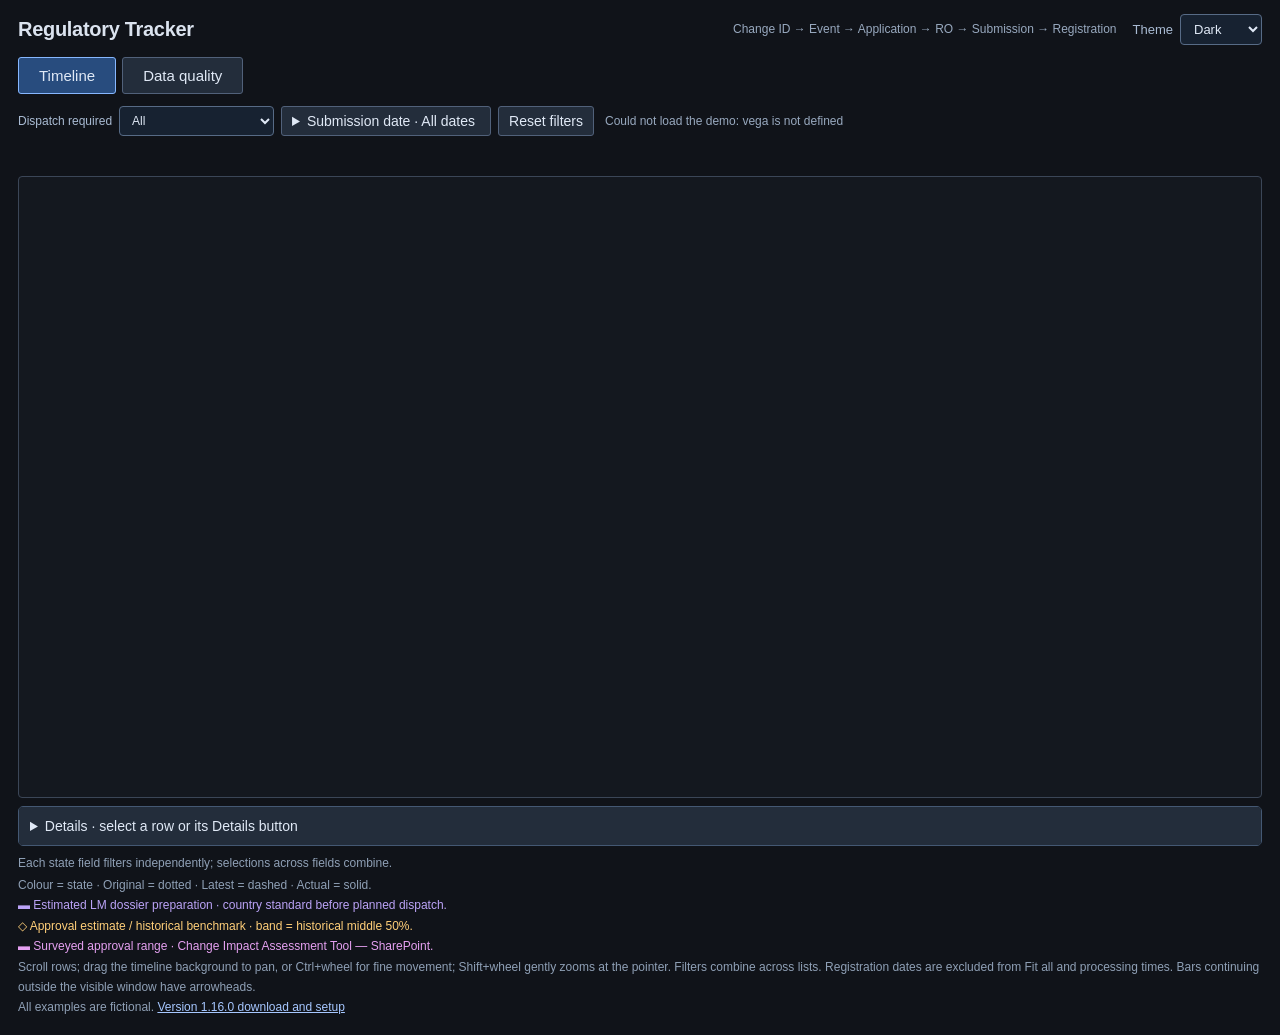
==== index.html @ 369b548e "Release Regulatory Tracker 1.16.0 with registrations, catalogs and explicit row Details" ====
<!doctype html>
<html lang="en"><head><meta charset="utf-8"><meta name="viewport" content="width=device-width,initial-scale=1"><title>Regulatory Tracker · 1.16.0</title><link rel="stylesheet" href="style.css?v=1.16.0"></head>
<body><main><header><div><h1>Regulatory Tracker </h1></div><div class="header-tools"><p class="intro">Change ID → Event → Application → RO → Submission → Registration</p><label class="theme-control" for="theme-select">Theme <select id="theme-select" aria-label="Theme"><option value="dark" selected>Dark</option><option value="light">Light</option></select></label></div></header>
<nav class="view-tabs" aria-label="Tracker views"><button id="timeline-tab" aria-pressed="true">Timeline</button><button id="quality-tab" aria-pressed="false">Data quality</button></nav>
<section id="filters" class="filters" aria-label="Tracker filters"><label class="dispatch-filter" for="dispatch-required">Dispatch required <select id="dispatch-required" aria-label="Dispatch required"></select></label><details id="submission-date-filter" class="date-filter"><summary id="submission-date-summary">Submission date · All dates</summary><div class="panel"><label for="submission-period">Submission period</label><select id="submission-period"><option value="all">All dates</option></select><div id="submission-custom" hidden><label for="submission-from">From (inclusive)</label><input id="submission-from" type="date" max="2100-12-31"><label for="submission-to">To (inclusive)</label><input id="submission-to" type="date" max="2100-12-31"></div><p id="submission-date-error" role="alert" hidden></p><p class="filter-help">Uses actual submission, then latest planned, then original planned. History for approval estimates stays available.</p><button id="clear-submission-period" type="button">Clear date filter</button></div></details><button id="reset-filters">Reset filters</button><span id="filter-status" role="status">Loading…</span></section>
<section id="quality-view" aria-label="Data quality" hidden></section>
<div id="timeline-view">
<section id="bindings" aria-label="Search and view controls"></section>
<div id="state-legend" class="legend" role="group" aria-label="Record state filters"></div>

<section class="chart-frame"><div id="chart" tabindex="0" aria-label="Regulatory timeline. Scroll rows with wheel or keys. Expand parent labels or bars."></div></section>
<details id="selected-details"><summary id="detail-title">Details · select a row or its Details button</summary><div class="detail-content"><div class="copy-actions"><button id="copy-id">Copy ID</button><button id="copy-details">Copy details</button><span id="copy-status" role="status"></span></div><div id="detail-body"></div><div id="detail-tools" hidden><label>Search full membership lists <input id="list-search" type="search" placeholder="Product, catalog number, country or manufacturer…"></label><div id="member-lists"></div><div class="pager"><button id="list-prev">Previous</button><span id="list-page"></span><button id="list-next">Next</button></div><p class="muted">Independent membership lists do not imply product–country pairs.</p></div></div></details>
<footer><p class="state-help">Each state field filters independently; selections across fields combine.</p><p id="comparison-help" hidden>Compare like records; ◇ pins rows. Durations use actual dates; waiting time is ongoing.</p><button id="clear-pins" hidden>Clear pins</button><p>Colour = state · Original = dotted · Latest = dashed · Actual = solid.<br><span class="preparation-key">▬ Estimated LM dossier preparation · country standard before planned dispatch.</span><br><span class="prediction-key">◇ Approval estimate / historical benchmark · band = historical middle 50%.</span><br><span style="color:#e5a0f1">▬ Surveyed approval range · Change Impact Assessment Tool — SharePoint.</span><br>Scroll rows; drag the timeline background to pan, or Ctrl+wheel for fine movement; Shift+wheel gently zooms at the pointer. Filters combine across lists. Registration dates are excluded from Fit all and processing times. Bars continuing outside the visible window have arrowheads.<br>All examples are fictional. <a href="https://github.com/DangerMitch2000/regulatory-reporting-and-submission-tracker/releases/tag/v1.16.0">Version 1.16.0 download and setup</a></p></footer>
</div></main><div id="tooltip" role="tooltip" hidden></div><script src="vega.js"></script><script src="predictions.js?v=1.16.0"></script><script src="submission-period.js?v=1.16.0"></script><script src="dispatch-required.js?v=1.16.0"></script><script src="quality.js?v=1.16.0"></script><script src="quality-ui.js?v=1.16.0"></script><script src="dispatch-details.js?v=1.16.0"></script><script src="preparation.js?v=1.16.0"></script><script src="states.js?v=1.16.0"></script><script src="events.js?v=1.16.0"></script><script src="assessment-responses.js?v=1.16.0"></script><script src="changes.js?v=1.16.0"></script><script src="registrations.js?v=1.16.0"></script><script src="app.js?v=1.16.0"></script></body></html>
---- style.css ----
/* Shared HTML palette. The Power BI generator scopes body to the visual root. */
:root {
  --theme-scheme: dark;
  --page-bg: #101319;
  --text-primary: #dbe3ef;
  --text-body: #e0e9f6;
  --text-bright: #eef4ff;
  --text-muted: #98a9bf;
  --text-secondary: #a9bbd3;
  --text-label: #91a9c8;
  --text-heading: #b6cce6;
  --text-footer: #8fa0b6;
  --text-link: #a6c7ff;
  --text-group: #d8e8ff;
  --surface-control: #232d3b;
  --surface-hover: #34445b;
  --surface-expanded: #36435b;
  --surface-panel: #1d2633;
  --surface-input: #172231;
  --surface-input-deep: #131b26;
  --surface-option-hover: #30415b;
  --surface-chart: #14181f;
  --surface-details: #18212e;
  --surface-legend: #1d2939;
  --surface-tooltip: #202b3b;
  --surface-card: #1d2938;
  --surface-quality-summary: #192534;
  --surface-quality-list: #182330;
  --surface-table-heading: #233144;
  --surface-site-group: #26374b;
  --surface-selected: #254366;
  --surface-active-tab: #284c7e;
  --border-control: #51617a;
  --border-hover: #8ba5ca;
  --border-strong: #62718b;
  --border-muted: #3d4b60;
  --border-option: #303d50;
  --border-chart: #3b4657;
  --border-details: #445873;
  --border-row: #36465c;
  --border-card: #40536b;
  --border-input: #576b86;
  --border-tooltip: #6a809f;
  --accent-focus: #b799ff;
  --accent-checkbox: #82b6ff;
  --border-active-tab: #86b7ff;
  --forecast-surface: #2a2830;
  --forecast-border: #a98237;
  --forecast-text: #ffcf79;
  --error-surface: #48232b;
  --error-text: #ffb6bc;
  --error-border: #b9616e;
  --review-surface: #423621;
  --review-text: #ffcf7e;
  --review-border: #aa8944;
  --missing-surface: #213a53;
  --missing-text: #9ed3ff;
  --missing-border: #5789b6;
  --shadow-panel: #0009;
  --shadow-tooltip: #0007;
}
body[data-theme="light"] {
  --theme-scheme: light;
  --page-bg: #f5f7fa;
  --text-primary: #172b43;
  --text-body: #172b43;
  --text-bright: #10263e;
  --text-muted: #52647a;
  --text-secondary: #435a73;
  --text-label: #52647a;
  --text-heading: #304862;
  --text-footer: #52647a;
  --text-link: #21579b;
  --text-group: #243f60;
  --surface-control: #ffffff;
  --surface-hover: #e5edf7;
  --surface-expanded: #dce8f8;
  --surface-panel: #ffffff;
  --surface-input: #ffffff;
  --surface-input-deep: #ffffff;
  --surface-option-hover: #e9f1fc;
  --surface-chart: #ffffff;
  --surface-details: #f8fafc;
  --surface-legend: #ffffff;
  --surface-tooltip: #ffffff;
  --surface-card: #ffffff;
  --surface-quality-summary: #f0f5fb;
  --surface-quality-list: #ffffff;
  --surface-table-heading: #edf2f8;
  --surface-site-group: #e8eff8;
  --surface-selected: #dceaff;
  --surface-active-tab: #dceaff;
  --border-control: #a1afc0;
  --border-hover: #526e93;
  --border-strong: #899bb3;
  --border-muted: #cad4df;
  --border-option: #e2e8f0;
  --border-chart: #bac7d7;
  --border-details: #b4c4d9;
  --border-row: #d5deea;
  --border-card: #c4d0df;
  --border-input: #9cacc1;
  --border-tooltip: #8a9db5;
  --accent-focus: #7444b4;
  --accent-checkbox: #285fbc;
  --border-active-tab: #5884ba;
  --forecast-surface: #fff8e9;
  --forecast-border: #b68431;
  --forecast-text: #875200;
  --error-surface: #fff0f1;
  --error-text: #a52d3b;
  --error-border: #d88e98;
  --review-surface: #fff6e5;
  --review-text: #805000;
  --review-border: #c69c51;
  --missing-surface: #edf5ff;
  --missing-text: #245d91;
  --missing-border: #80a7ce;
  --shadow-panel: #132d4d26;
  --shadow-tooltip: #132d4d26;
}

:root{color-scheme:var(--theme-scheme);font:12px 'Segoe UI',Arial,sans-serif;color:var(--text-primary);background:var(--page-bg)}*{box-sizing:border-box}body{margin:0;color:var(--text-primary);background:var(--page-bg);color-scheme:var(--theme-scheme)}main{padding:14px 18px;max-width:2200px;margin:auto}header{display:flex;justify-content:space-between;align-items:center;gap:12px;margin-bottom:10px}h1{font-size:20px;font-weight:600;letter-spacing:-.3px;margin:3px 0}.eyebrow{font-size:9px;letter-spacing:1.4px;color:var(--text-muted)}.intro{font-size:10px;line-height:1.6;color:var(--text-muted);margin:0;text-align:right}.filters{display:flex;gap:7px;align-items:center;flex-wrap:wrap;margin-bottom:9px;position:relative;z-index:3}button,summary,input{font:inherit}button,summary{border:1px solid var(--border-control);border-radius:3px;background:var(--surface-control);color:var(--text-body);padding:6px 10px;cursor:pointer}button:hover,summary:hover{background:var(--surface-hover);border-color:var(--border-hover)}button:focus-visible,summary:focus-visible,input:focus-visible,#chart:focus-visible{outline:2px solid var(--accent-focus);outline-offset:2px}summary{min-width:150px;user-select:none}details[open] summary{background:var(--surface-expanded)}.filter{position:relative}.panel{position:absolute;left:0;top:34px;width:min(340px,90vw);background:var(--surface-panel);border:1px solid var(--border-strong);padding:12px;border-radius:4px;box-shadow:0 12px 35px var(--shadow-panel)}.panel label{display:block;margin-bottom:6px}.panel input[type=search]{width:100%;border:1px solid var(--border-strong);border-radius:3px;background:var(--surface-input-deep);padding:8px;color:var(--text-bright)}.filter-actions{display:flex;gap:6px;margin:8px 0}.filter-actions button{font-size:11px;padding:5px 8px}.options{max-height:240px;overflow:auto;border:1px solid var(--border-muted);border-radius:2px}.option{display:flex!important;align-items:flex-start;gap:7px;padding:7px 6px;margin:0!important;cursor:pointer;line-height:1.4;border-bottom:1px solid var(--border-option)}.option:last-child{border-bottom:0}.option:hover{background:var(--surface-option-hover)}.option input{accent-color:var(--accent-focus);flex-shrink:0;margin-top:2px}.option span{overflow-wrap:anywhere}.filter-help{font-size:10px;color:var(--text-muted);margin:8px 0 0}.empty-options{padding:10px;color:var(--text-secondary)}.chart-frame{border:1px solid var(--border-chart);border-radius:4px;overflow:auto;background:var(--surface-chart)}#chart{width:100%;height:clamp(600px,calc(100dvh - 210px),1400px);min-width:480px;min-height:480px}#chart svg{display:block}#filter-status{font-size:10px;color:var(--text-muted);padding:4px}footer{font-size:10px;color:var(--text-footer);line-height:1.7;margin-top:8px}#tooltip{display:none;position:fixed;z-index:10;max-width:min(340px,90vw);max-height:180px;overflow:auto;background:var(--surface-tooltip);color:var(--text-body);border:1px solid var(--border-tooltip);padding:12px;border-radius:5px;box-shadow:0 6px 25px var(--shadow-tooltip);font-size:11px;pointer-events:none}#tooltip dl{display:grid;grid-template-columns:minmax(100px,150px) minmax(120px,1fr);gap:7px 12px;margin:0}#tooltip dt{color:var(--text-secondary)}#tooltip dd{margin:0;overflow-wrap:anywhere}@media(max-width:620px){main{padding:8px}.intro{display:none}h1{font-size:17px}summary{min-width:120px}.filters{gap:5px}#chart{height:calc(100dvh - 210px)}#product-filter .panel{left:auto;right:0}.panel{width:min(310px,90vw)}#filter-status{flex-basis:100%}footer{font-size:9px}}


.detail-proxy{display:flex;align-items:center;gap:10px;color:var(--text-secondary);font-size:11px;margin:8px 0}.detail-proxy input{width:min(500px,65vw);background:var(--surface-details);color:var(--text-body);border:1px solid var(--border-strong);padding:6px;border-radius:3px}

.detail-proxy[hidden]{display:none}

[hidden]{display:none!important}input,select{font:inherit;background:var(--surface-input);color:var(--text-body);border:1px solid var(--border-input);border-radius:4px;padding:6px}#bindings{display:flex;gap:8px 16px;flex-wrap:wrap;padding:6px 0 10px}#bindings .vega-bind{display:flex;align-items:center;gap:7px;font-size:11px}#bindings .vega-bind:first-child{flex-basis:100%}#bindings input[type=search]{width:min(430px,65vw)}.legend{display:flex;gap:8px 16px;flex-wrap:wrap;color:var(--text-secondary);font-size:10px;padding:5px 0 10px}.legend span:before{content:'';display:inline-block;background:var(--c);width:8px;height:8px;border-radius:2px;margin-right:5px}#chart{min-width:720px;height:clamp(480px,calc(100dvh - 280px),1100px)}.details-expanded #chart{height:clamp(480px,calc(100dvh - 360px),850px)}#selected-details{margin-top:8px;border:1px solid var(--border-details);border-radius:5px}#selected-details>summary{border:0;padding:11px;font-size:12px}.detail-content{padding:12px 18px;max-height:520px;overflow:auto;user-select:text;line-height:1.55;background:var(--surface-details)}#detail-body{max-width:1100px}#detail-body h2{font-size:18px;margin:8px 0}.state-badge{font-size:12px;margin-left:14px}.type-label{color:var(--text-secondary)}.relationships{display:grid;grid-template-columns:155px 1fr;gap:5px 12px}.relationships dt{color:var(--text-label)}.relationships dd{margin:0;overflow-wrap:anywhere}table{border-collapse:collapse;width:100%;margin:14px 0;table-layout:fixed}th,td{padding:8px 12px;text-align:left;border-bottom:1px solid var(--border-row);overflow-wrap:anywhere}th{color:var(--text-heading);font-weight:600}h3{font-size:12px}.copy-actions,.pager{display:flex;align-items:center;gap:8px}.copy-actions{justify-content:flex-end}.muted{color:var(--text-muted);font-size:11px}#member-lists{display:grid;grid-template-columns:repeat(3,minmax(0,1fr));gap:20px}#member-lists ul{padding-left:18px;overflow-wrap:anywhere}#list-search{width:min(420px,70vw)}#tooltip{display:block}#comparison-help{color:var(--text-secondary);font-size:11px}a{color:var(--text-link)}small{font-size:12px;color:var(--text-muted)}@media(max-width:720px){#member-lists{grid-template-columns:1fr}.relationships{grid-template-columns:100px 1fr}.detail-content{padding:10px}th,td{padding:7px 5px;font-size:11px}}

/* Regulatory Tracker 1.5 readability */
:root{font-size:14px} .eyebrow,.intro,.filter-help,#filter-status,footer,#bindings .vega-bind,.muted,#comparison-help{font-size:12px}
.legend{gap:8px 12px;font-size:13px}.legend label{display:inline-flex;align-items:center;gap:6px;padding:6px 8px;border:1px solid var(--border-control);border-radius:4px;cursor:pointer;background:var(--surface-legend)}.legend input{width:16px;height:16px;margin:0;accent-color:var(--accent-checkbox)}.legend span:before{display:none}.state-swatch{width:10px;height:10px;border-radius:2px}.state-help{color:var(--text-secondary);font-size:12px;margin:0 0 10px}
#selected-details>summary,.state-badge,h3{font-size:14px}.detail-content{font-size:14px}.relationships{grid-template-columns:170px 1fr}#tooltip{font-size:13px;max-height:300px;line-height:1.5}

/* Tracker 1.6: native selectable detail cards and bounded filter lists */
#detail-body{max-width:none}.prediction-grid{display:grid;grid-template-columns:1fr 1.15fr 1fr;gap:16px;margin:18px 0}.prediction-card{background:var(--surface-card);border:1px solid var(--border-card);border-radius:6px;padding:16px;min-width:0}.prediction-card h3{font-size:18px;margin:0 0 12px}.prediction-card dl{display:grid;grid-template-columns:1fr 1fr;gap:12px 8px}.prediction-card dt{color:var(--text-secondary)}.prediction-card dd{margin:0}.prediction-card p{margin:10px 0}.prediction-card.estimate{border-color:var(--forecast-border);background:var(--forecast-surface)}.prediction-date{display:block;font-size:27px;color:var(--forecast-text)}.prediction-note{color:var(--forecast-text);font-weight:600}.prediction-warning{color:var(--forecast-text)}.record-history{margin:12px 0}.detail-content{max-height:640px;line-height:1.6}.chosen-options{max-height:180px;overflow:auto;margin-top:8px}.filter-help{font-size:12px;line-height:1.5}.chosen-options>strong{display:block;margin-bottom:6px}.options:empty,.chosen-options:empty{display:none}@media(max-width:950px){.prediction-grid{grid-template-columns:1fr}.prediction-card dl{grid-template-columns:170px 1fr}}

/* Compact instructions remain below the visual. */
footer p{margin:3px 0}footer .state-help,footer #comparison-help{font-size:12px;line-height:1.5;color:var(--text-footer);margin:3px 0}#bindings #clear-pins{align-self:center}

footer .prediction-key{color:var(--forecast-text)}

/* Data quality shares the membership filters and keeps source text selectable. */
[hidden]{display:none!important}.view-tabs{display:flex;gap:6px;margin:12px 0}.view-tabs button{font-size:15px;padding:9px 20px}.view-tabs button[aria-pressed=true]{background:var(--surface-active-tab);border-color:var(--border-active-tab)}.quality-title{display:flex;justify-content:space-between;align-items:center;gap:16px}.quality-title h2{font-size:24px;margin:14px 0 4px}.quality-title p{margin:0 0 12px}.quality-actions{display:flex;gap:8px;flex-wrap:wrap}.quality-controls{display:flex;gap:20px;flex-wrap:wrap;align-items:center;margin:14px 0}.quality-controls label{display:flex;align-items:center;gap:8px}.quality-controls input,.quality-controls select{font:inherit;padding:8px 10px;background:var(--surface-details);color:var(--text-body);border:1px solid var(--border-strong);border-radius:4px}.quality-controls input{width:min(380px,65vw)}.quality-counts{display:grid;grid-template-columns:repeat(5,minmax(0,1fr));border:1px solid var(--border-card);border-radius:6px;background:var(--surface-quality-summary);margin:16px 0}.quality-counts>div{padding:15px;border-right:1px solid var(--border-card);display:flex;flex-direction:column;gap:6px}.quality-counts>div:last-child{border:0}.quality-counts strong{font-size:30px;line-height:1.2;color:var(--text-bright)}.quality-counts span{font-size:13px;color:var(--text-secondary)}.quality-layout{display:grid;grid-template-columns:minmax(0,2fr) minmax(280px,1fr);gap:16px;align-items:start}.quality-list,.quality-detail{border:1px solid var(--border-card);border-radius:6px;background:var(--surface-quality-list);min-width:0}.quality-table-wrap{overflow:auto;max-height:640px}.quality-list table{margin:0;font-size:14px;line-height:1.45}.quality-list th,.quality-list td{padding:12px 10px;vertical-align:top}.quality-list thead{background:var(--surface-table-heading);position:sticky;top:0;z-index:1}.quality-list th:first-child{width:22%}.quality-list th:nth-child(2){width:20%}.quality-list th:nth-child(3){width:27%}.quality-list th:nth-child(4){width:31%}.quality-site-group th{background:var(--surface-site-group);color:var(--text-group);font-size:15px}.quality-selected{background:var(--surface-selected)}.quality-record{padding:4px 0;border:0;background:transparent;color:var(--text-link);text-align:left;font-weight:600;max-width:100%;overflow-wrap:anywhere}.quality-secondary{display:block;color:var(--text-secondary);margin-top:5px;white-space:pre-wrap}.quality-badge{display:inline-block;padding:4px 7px;border:1px solid;border-radius:4px;font-size:12px;line-height:1.35;font-weight:600}.quality-badge.error{background:var(--error-surface);color:var(--error-text);border-color:var(--error-border)}.quality-badge.review{background:var(--review-surface);color:var(--review-text);border-color:var(--review-border)}.quality-badge.missing{background:var(--missing-surface);color:var(--missing-text);border-color:var(--missing-border)}.quality-pager{padding:12px;display:flex;align-items:center;justify-content:space-between;gap:10px;font-size:12px}.quality-pager button:disabled,#quality-export:disabled{opacity:.45;cursor:default}.quality-detail{padding:20px;position:sticky;top:12px;line-height:1.5;user-select:text}.quality-detail h3{font-size:23px;margin:14px 0 4px;overflow-wrap:anywhere}.quality-detail dl{display:grid;gap:5px;margin:18px 0}.quality-detail dt{color:var(--text-label);font-size:12px;margin-top:10px}.quality-detail dd{margin:0;overflow-wrap:anywhere;white-space:pre-wrap}.quality-note,.quality-message{font-size:12px;line-height:1.6;color:var(--text-muted)}.quality-fallback textarea{display:block;width:100%;background:var(--surface-input-deep);color:var(--text-body);font:13px monospace;margin:10px 0;padding:12px;border:1px solid var(--border-strong)}.quality-fallback summary{width:max-content}.quality-message:empty{display:none}@media(max-width:1000px){.quality-layout{grid-template-columns:1fr}.quality-detail{position:static}.quality-counts>div{padding:10px}.quality-counts strong{font-size:24px}.quality-list table{min-width:650px}}@media(max-width:580px){.quality-counts{grid-template-columns:repeat(2,minmax(0,1fr))}.quality-title{align-items:start}.quality-controls label{flex-wrap:wrap}.quality-controls input{width:100%}.quality-controls{gap:12px}}

.date-filter{position:relative}.date-filter summary{min-width:210px}.date-filter .panel{width:330px}.date-filter select,.date-filter input{display:block;width:100%;margin:5px 0 12px}.date-filter .filter-help{font-size:12px;margin:10px 0;line-height:1.5}#submission-date-error{color:var(--error-text);margin:8px 0}#submission-custom{display:grid;grid-template-columns:1fr;gap:0}


/* Keep the theme selector visible at compact widths, independently of the intro. */
.header-tools{display:flex;align-items:center;justify-content:flex-end;gap:16px;min-width:0}
.theme-control{display:flex;align-items:center;gap:7px;flex-shrink:0;font-size:13px;color:var(--text-secondary)}
.theme-control select{min-width:82px;padding:6px 9px;cursor:pointer}
select:focus-visible,textarea:focus-visible{outline:2px solid var(--accent-focus);outline-offset:2px}
#host-notice{padding:8px 12px;margin-bottom:8px;color:var(--text-body);background:var(--surface-panel);border:1px solid var(--border-strong)}
@media(max-width:620px){header{flex-wrap:wrap;gap:8px}.header-tools{gap:8px;margin-left:auto}.theme-control{font-size:12px}.theme-control select{min-width:75px}}

.dispatch-filter{display:flex;align-items:center;gap:7px;font-size:12px;color:var(--text-secondary)}.dispatch-filter select{max-width:200px;padding:6px 8px}.dispatch-required-detail{font-weight:600;color:var(--text-primary)}
.dispatch-summary{margin:18px 0;padding:16px;border:1px solid var(--border-card);border-radius:6px;background:var(--surface-card)}.dispatch-summary h3{font-size:18px;margin:0 0 12px}.dispatch-dates{display:grid;grid-template-columns:170px 1fr 170px 1fr;gap:8px 16px}.dispatch-dates dt{color:var(--text-secondary)}.dispatch-dates dd{margin:0;overflow-wrap:anywhere}.dispatch-timing{display:block;margin-top:14px;color:var(--text-primary);font-size:16px}.dispatch-summary p{margin:8px 0 0}@media(max-width:950px){.dispatch-dates{grid-template-columns:170px 1fr}}@media(max-width:500px){.dispatch-dates{grid-template-columns:1fr}.dispatch-dates dd{margin-bottom:6px}}

.preparation-card{border:1px solid #9b80df;border-radius:6px;padding:14px;margin:12px 0;background:rgba(145,110,215,.08)}.preparation-card dl{display:grid;grid-template-columns:minmax(150px,1fr) 2fr;gap:8px}.preparation-card dd{margin:0;font-weight:600}.preparation-key{color:#bba3f7} [data-theme="light"] .preparation-key{color:#6752b4}

.state-filter{position:relative;min-width:170px;border:1px solid var(--border-control);border-radius:4px;padding:8px;background:var(--surface-panel)} .state-filter summary{cursor:pointer} .state-options{position:absolute;top:100%;left:0;z-index:30;min-width:280px;max-height:330px;overflow:auto;padding:12px;background:var(--surface-panel);border:1px solid var(--border-control);box-shadow:0 6px 16px #0004}.state-options .option{display:flex;align-items:center;gap:8px;white-space:normal}.state-options button{margin-bottom:8px}

.assessment-documentation{white-space:pre-wrap;overflow-wrap:anywhere}
.registration-details,.catalog-details{margin:18px 0;padding:14px;border:1px solid var(--border-card);border-radius:6px;overflow:auto}.registration-details dd{white-space:pre-wrap;overflow-wrap:anywhere}.registration-link-warning{display:block;border-left:4px solid #de9c34;padding:8px}.catalog-table{width:100%;min-width:650px}.catalog-table td{overflow-wrap:anywhere;user-select:text}.catalog-details textarea{width:100%;box-sizing:border-box;user-select:text;font-family:monospace}.catalog-details button{margin-bottom:8px}

.country-progress{margin:18px 0;padding:14px;border:1px solid var(--border-card);border-radius:6px}.country-progress-controls{display:flex;gap:10px;align-items:center;margin:10px 0;flex-wrap:wrap}.country-progress-controls input{min-width:210px}.country-progress-scroll{max-height:520px;overflow:auto}.country-progress table{width:100%;table-layout:fixed;min-width:950px}.country-progress th{position:sticky;top:0;background:var(--page-bg);z-index:1}.country-progress td{vertical-align:top;overflow-wrap:anywhere}.country-progress small{display:block;margin-top:6px;color:var(--text-secondary)}.country-progress progress{width:100%;height:9px;accent-color:#3a9f91}.country-progress tr[data-priority="0"] td:first-child{border-left:4px solid #de9c34}.country-progress tr[data-priority="1"] td:first-child{border-left:4px solid #dd626b}.country-progress tr[data-priority="5"] td:first-child{border-left:4px solid #3a9f91}.country-submission{display:grid;gap:5px;margin:10px 0}.country-submission button{text-align:left;width:fit-content}.country-progress .assessment-documentation{margin:0}
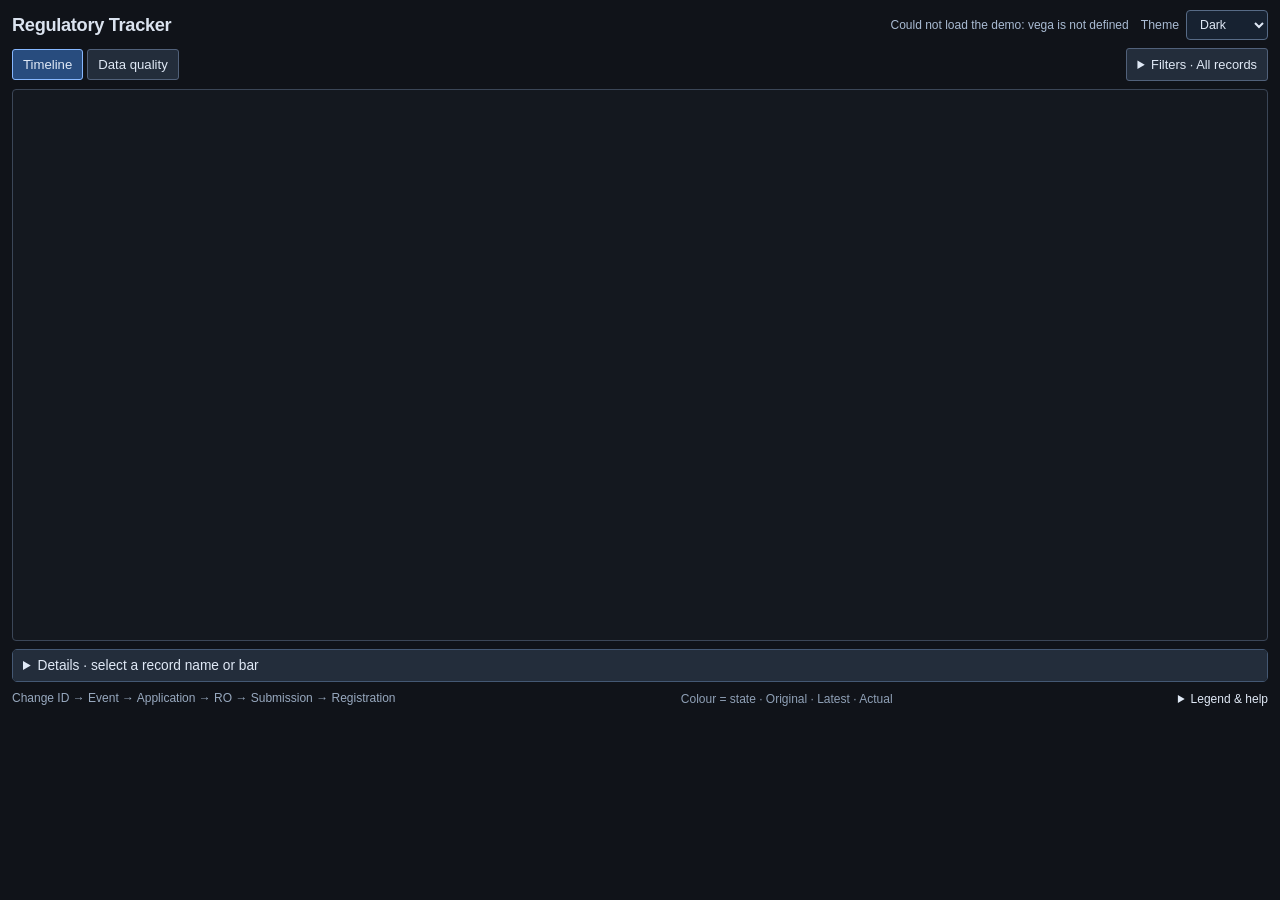
==== commit 9fb1b0f8: "Release 1.17.0: compact tracker layout, manufacturing sites and source links" ====
--- a/index.html
+++ b/index.html
@@ -1,14 +1,12 @@
 <!doctype html>
-<html lang="en"><head><meta charset="utf-8"><meta name="viewport" content="width=device-width,initial-scale=1"><title>Regulatory Tracker · 1.16.0</title><link rel="stylesheet" href="style.css?v=1.16.0"></head>
-<body><main><header><div><h1>Regulatory Tracker </h1></div><div class="header-tools"><p class="intro">Change ID → Event → Application → RO → Submission → Registration</p><label class="theme-control" for="theme-select">Theme <select id="theme-select" aria-label="Theme"><option value="dark" selected>Dark</option><option value="light">Light</option></select></label></div></header>
-<nav class="view-tabs" aria-label="Tracker views"><button id="timeline-tab" aria-pressed="true">Timeline</button><button id="quality-tab" aria-pressed="false">Data quality</button></nav>
-<section id="filters" class="filters" aria-label="Tracker filters"><label class="dispatch-filter" for="dispatch-required">Dispatch required <select id="dispatch-required" aria-label="Dispatch required"></select></label><details id="submission-date-filter" class="date-filter"><summary id="submission-date-summary">Submission date · All dates</summary><div class="panel"><label for="submission-period">Submission period</label><select id="submission-period"><option value="all">All dates</option></select><div id="submission-custom" hidden><label for="submission-from">From (inclusive)</label><input id="submission-from" type="date" max="2100-12-31"><label for="submission-to">To (inclusive)</label><input id="submission-to" type="date" max="2100-12-31"></div><p id="submission-date-error" role="alert" hidden></p><p class="filter-help">Uses actual submission, then latest planned, then original planned. History for approval estimates stays available.</p><button id="clear-submission-period" type="button">Clear date filter</button></div></details><button id="reset-filters">Reset filters</button><span id="filter-status" role="status">Loading…</span></section>
+<html lang="en"><head><meta charset="utf-8"><meta name="viewport" content="width=device-width,initial-scale=1"><title>Regulatory Tracker · 1.17.0</title><link rel="stylesheet" href="style.css?v=1.17.0"></head>
+<body><main id="tracker-main"><header><h1>Regulatory Tracker</h1><span id="filter-status" role="status">Loading…</span><div class="header-tools"><label class="theme-control" for="theme-select">Theme <select id="theme-select" aria-label="Theme"><option value="dark" selected>Dark</option><option value="light">Light</option></select></label></div></header>
+<div id="tracker-toolbar"><nav class="view-tabs" aria-label="Tracker views"><button id="timeline-tab" aria-pressed="true">Timeline</button><button id="quality-tab" aria-pressed="false">Data quality</button></nav><section id="bindings" aria-label="Search and view controls"></section>
+<details id="filter-drawer"><summary id="filters-toggle">Filters · <span id="active-filter-summary">All records</span></summary><div class="filter-drawer-content"><section id="filters" class="filters" aria-label="Tracker filters"><label class="dispatch-filter" for="dispatch-required">Dispatch required <select id="dispatch-required" aria-label="Dispatch required"></select></label><details id="submission-date-filter" class="date-filter"><summary id="submission-date-summary">Submission date · All dates</summary><div class="panel"><label for="submission-period">Submission period</label><select id="submission-period"><option value="all">All dates</option></select><div id="submission-custom" hidden><label for="submission-from">From (inclusive)</label><input id="submission-from" type="date" max="2100-12-31"><label for="submission-to">To (inclusive)</label><input id="submission-to" type="date" max="2100-12-31"></div><p id="submission-date-error" role="alert" hidden></p><p class="filter-help">Uses actual submission, then latest planned, then original planned. History for approval estimates stays available.</p><button id="clear-submission-period" type="button">Clear date filter</button></div></details><button id="reset-filters">Reset filters</button></section><div id="state-legend" class="legend" role="group" aria-label="Record state filters"></div></div></details></div>
 <section id="quality-view" aria-label="Data quality" hidden></section>
 <div id="timeline-view">
-<section id="bindings" aria-label="Search and view controls"></section>
-<div id="state-legend" class="legend" role="group" aria-label="Record state filters"></div>
 
-<section class="chart-frame"><div id="chart" tabindex="0" aria-label="Regulatory timeline. Scroll rows with wheel or keys. Expand parent labels or bars."></div></section>
-<details id="selected-details"><summary id="detail-title">Details · select a row or its Details button</summary><div class="detail-content"><div class="copy-actions"><button id="copy-id">Copy ID</button><button id="copy-details">Copy details</button><span id="copy-status" role="status"></span></div><div id="detail-body"></div><div id="detail-tools" hidden><label>Search full membership lists <input id="list-search" type="search" placeholder="Product, catalog number, country or manufacturer…"></label><div id="member-lists"></div><div class="pager"><button id="list-prev">Previous</button><span id="list-page"></span><button id="list-next">Next</button></div><p class="muted">Independent membership lists do not imply product–country pairs.</p></div></div></details>
-<footer><p class="state-help">Each state field filters independently; selections across fields combine.</p><p id="comparison-help" hidden>Compare like records; ◇ pins rows. Durations use actual dates; waiting time is ongoing.</p><button id="clear-pins" hidden>Clear pins</button><p>Colour = state · Original = dotted · Latest = dashed · Actual = solid.<br><span class="preparation-key">▬ Estimated LM dossier preparation · country standard before planned dispatch.</span><br><span class="prediction-key">◇ Approval estimate / historical benchmark · band = historical middle 50%.</span><br><span style="color:#e5a0f1">▬ Surveyed approval range · Change Impact Assessment Tool — SharePoint.</span><br>Scroll rows; drag the timeline background to pan, or Ctrl+wheel for fine movement; Shift+wheel gently zooms at the pointer. Filters combine across lists. Registration dates are excluded from Fit all and processing times. Bars continuing outside the visible window have arrowheads.<br>All examples are fictional. <a href="https://github.com/DangerMitch2000/regulatory-reporting-and-submission-tracker/releases/tag/v1.16.0">Version 1.16.0 download and setup</a></p></footer>
-</div></main><div id="tooltip" role="tooltip" hidden></div><script src="vega.js"></script><script src="predictions.js?v=1.16.0"></script><script src="submission-period.js?v=1.16.0"></script><script src="dispatch-required.js?v=1.16.0"></script><script src="quality.js?v=1.16.0"></script><script src="quality-ui.js?v=1.16.0"></script><script src="dispatch-details.js?v=1.16.0"></script><script src="preparation.js?v=1.16.0"></script><script src="states.js?v=1.16.0"></script><script src="events.js?v=1.16.0"></script><script src="assessment-responses.js?v=1.16.0"></script><script src="changes.js?v=1.16.0"></script><script src="registrations.js?v=1.16.0"></script><script src="app.js?v=1.16.0"></script></body></html>
+<section class="chart-frame"><div id="chart" tabindex="0" aria-label="Regulatory timeline. Scroll rows with wheel or keys. Plus or minus expands a group; record names and bars open Details."></div></section>
+<details id="selected-details"><summary id="detail-title">Details · select a record name or bar</summary><div class="detail-content"><div class="copy-actions"><button id="copy-id">Copy ID</button><button id="copy-details">Copy details</button><button id="open-record" hidden>Open in platform ↗</button><span id="copy-status" role="status"></span></div><p id="record-link-message" class="muted" hidden></p><div id="detail-body"></div><div id="detail-tools" hidden><label>Search full membership lists <input id="list-search" type="search" placeholder="Product, catalog number, country or manufacturer…"></label><div id="member-lists"></div><div class="pager"><button id="list-prev">Previous</button><span id="list-page"></span><button id="list-next">Next</button></div><p class="muted">Independent membership lists do not imply product–country pairs.</p></div></div></details>
+<footer class="compact-footer"><p class="intro">Change ID → Event → Application → RO → Submission → Registration</p><p>Colour = state · Original · Latest · Actual</p><details class="chart-help"><summary>Legend &amp; help</summary><p class="state-help">Each state field filters independently; selections across fields combine.</p><p id="comparison-help" hidden>Compare like records; ◇ pins rows. Durations use actual dates; waiting time is ongoing.</p><button id="clear-pins" hidden>Clear pins</button><p>Original = dotted · Latest = dashed · Actual = solid.</p><p class="preparation-key">▬ Estimated LM dossier preparation · country standard before planned dispatch.</p><p class="prediction-key">◇ Approval estimate / historical benchmark · band = historical middle 50%.</p><p>▬ Surveyed approval range · Change Impact Assessment Tool — SharePoint.</p><p>Scroll rows; drag the timeline background to pan, or Ctrl+wheel for fine movement; Shift+wheel gently zooms at the pointer. Registration dates are excluded from Fit all and processing times. Bars continuing outside the visible window have arrowheads.</p><p>All examples are fictional. <a href="https://github.com/DangerMitch2000/regulatory-reporting-and-submission-tracker/releases/tag/v1.17.0">Version 1.17.0 download and setup</a></p></details></footer>
+</div></main><div id="tooltip" role="tooltip" hidden></div><script src="vega.js"></script><script src="predictions.js?v=1.17.0"></script><script src="submission-period.js?v=1.17.0"></script><script src="dispatch-required.js?v=1.17.0"></script><script src="quality.js?v=1.17.0"></script><script src="quality-ui.js?v=1.17.0"></script><script src="dispatch-details.js?v=1.17.0"></script><script src="preparation.js?v=1.17.0"></script><script src="states.js?v=1.17.0"></script><script src="events.js?v=1.17.0"></script><script src="assessment-responses.js?v=1.17.0"></script><script src="changes.js?v=1.17.0"></script><script src="registrations.js?v=1.17.0"></script><script src="presentation.js?v=1.17.0"></script><script src="app.js?v=1.17.0"></script></body></html>
--- a/style.css
+++ b/style.css
@@ -167,3 +167,50 @@
 .registration-details,.catalog-details{margin:18px 0;padding:14px;border:1px solid var(--border-card);border-radius:6px;overflow:auto}.registration-details dd{white-space:pre-wrap;overflow-wrap:anywhere}.registration-link-warning{display:block;border-left:4px solid #de9c34;padding:8px}.catalog-table{width:100%;min-width:650px}.catalog-table td{overflow-wrap:anywhere;user-select:text}.catalog-details textarea{width:100%;box-sizing:border-box;user-select:text;font-family:monospace}.catalog-details button{margin-bottom:8px}
 
 .country-progress{margin:18px 0;padding:14px;border:1px solid var(--border-card);border-radius:6px}.country-progress-controls{display:flex;gap:10px;align-items:center;margin:10px 0;flex-wrap:wrap}.country-progress-controls input{min-width:210px}.country-progress-scroll{max-height:520px;overflow:auto}.country-progress table{width:100%;table-layout:fixed;min-width:950px}.country-progress th{position:sticky;top:0;background:var(--page-bg);z-index:1}.country-progress td{vertical-align:top;overflow-wrap:anywhere}.country-progress small{display:block;margin-top:6px;color:var(--text-secondary)}.country-progress progress{width:100%;height:9px;accent-color:#3a9f91}.country-progress tr[data-priority="0"] td:first-child{border-left:4px solid #de9c34}.country-progress tr[data-priority="1"] td:first-child{border-left:4px solid #dd626b}.country-progress tr[data-priority="5"] td:first-child{border-left:4px solid #3a9f91}.country-submission{display:grid;gap:5px;margin:10px 0}.country-submission button{text-align:left;width:fit-content}.country-progress .assessment-documentation{margin:0}
+
+/* 1.17: readable compact layout, sized to the visual rather than screen zoom. */
+main{font-size:var(--ui-font,14px);padding:10px 12px;max-width:none}
+header{gap:12px;margin:0 0 8px;flex-wrap:wrap}header h1{font-size:1.3em;white-space:nowrap;margin:0}
+#filter-status{flex:1;font-size:max(12px,.83em);padding:0;color:var(--text-secondary);text-align:right;line-height:1.4}
+.theme-control{font-size:.88em}.header-tools{gap:8px}
+#tracker-toolbar{position:relative;display:flex;align-items:center;gap:8px;flex-wrap:wrap;margin-bottom:8px;z-index:5}
+.view-tabs{margin:0;gap:4px}.view-tabs button{font-size:.94em;padding:7px 10px}
+#bindings{flex:1;display:flex;align-items:center;gap:6px 10px;padding:0;flex-wrap:wrap}
+#bindings .vega-bind{font-size:.9em;gap:5px}#bindings .vega-bind:first-child{flex:1 1 210px}
+#bindings input[type=search]{width:100%;min-width:130px}#bindings input,#bindings select{padding:6px}
+#filter-drawer{margin-left:auto}#filters-toggle{min-width:0;white-space:nowrap;font-size:.92em;padding:8px 10px}
+.filter-drawer-content{position:absolute;top:calc(100% + 5px);right:0;width:min(1100px,100%);padding:12px;background:var(--surface-panel);border:1px solid var(--border-strong);border-radius:5px;box-shadow:0 8px 22px var(--shadow-panel);z-index:40}
+.filter-drawer-content .filters{margin:0 0 10px;gap:8px}.filter-drawer-content .legend{padding:0;gap:6px}
+.filter-drawer-content .state-filter{padding:0;min-width:0;border:0}.state-filter summary{font-size:.94em}
+.filter-drawer-content .panel,.filter-drawer-content .state-options{position:static;width:100%;max-height:310px;box-shadow:none;margin-top:6px}
+.filter-drawer-content .filter[open],.filter-drawer-content .state-filter[open]{flex-basis:100%;order:10}
+.filter-drawer-content .filter[open] .panel,.filter-drawer-content .state-filter[open] .state-options{display:block;max-height:310px;overflow:auto}
+.filter-drawer-content .filter[open] summary,.filter-drawer-content .state-filter[open] summary{width:max-content}
+.filter-drawer-content .legend label{font-size:1em;padding:6px}.filter-drawer-content button,.filter-help,.dispatch-filter{font-size:.92em}
+#chart,.details-expanded #chart{height:var(--chart-height,550px);min-height:280px}
+#selected-details{margin-top:8px}#selected-details>summary{padding:8px 10px;font-size:.98em}
+.detail-content{padding:10px 14px;max-height:clamp(190px,calc(var(--host-height,900px)*.3),340px);font-size:var(--ui-font,14px);line-height:1.4;scrollbar-width:thin}
+#detail-body h2{font-size:1.12em;margin:2px 0 10px}.state-badge{font-size:.86em;margin-left:10px}
+.copy-actions{float:right;position:relative;flex-wrap:wrap;gap:6px;margin:0 0 8px 16px}.copy-actions button{font-size:.88em;padding:5px 8px}#copy-status:empty{display:none}
+#record-link-message:not([hidden]){clear:both;margin:4px 0}
+#detail-body>.relationships{display:grid;grid-template-columns:repeat(3,minmax(0,1fr));gap:6px 18px;margin:8px 0}
+.detail-field{min-width:0;display:grid;grid-template-columns:minmax(90px,.8fr) minmax(0,1.2fr);gap:7px}.detail-field dt{color:var(--text-label)}.detail-field dd{margin:0;overflow-wrap:anywhere;white-space:pre-wrap}
+.registration-grid{display:grid;grid-template-columns:repeat(3,minmax(0,1fr));gap:18px}.registration-grid>section{min-width:0}.registration-grid>section+section{padding-left:18px;border-left:1px solid var(--border-row)}
+.registration-grid h3{font-size:.9em;margin:0 0 8px;color:var(--text-heading)}.registration-grid dl{display:grid;grid-template-columns:minmax(94px,.85fr) minmax(0,1.15fr);gap:5px 9px;font-size:.94em;margin:0}.registration-grid dt{color:var(--text-secondary)}.registration-grid dd{margin:0;white-space:pre-wrap;overflow-wrap:anywhere}
+.registration-notes{display:grid;grid-template-columns:repeat(2,minmax(0,1fr));gap:8px 20px;margin-top:10px}.registration-notes p{margin:0;white-space:pre-wrap}
+.record-links{display:flex;align-items:baseline;flex-wrap:wrap;gap:5px 16px;padding:8px 0;margin-top:8px;border-top:1px solid var(--border-row);font-size:.9em}.record-links p{margin:0}
+.source-values{margin-top:8px}.source-values summary,.record-history summary,.detail-memberships summary{font-size:.92em;padding:5px 8px;min-width:0}.source-values pre{white-space:pre-wrap;overflow-wrap:anywhere;font:inherit;font-size:.88em;margin:8px 0}
+.change-details{margin:10px 0;border-top:1px solid var(--border-row);padding-top:8px}.change-details>h3{font-size:1em;margin:4px 0 8px}.change-details>dl{display:grid;grid-template-columns:repeat(3,minmax(90px,.8fr) minmax(0,1.2fr));gap:5px 10px}.change-details dd{margin:0;overflow-wrap:anywhere}.change-details dt{color:var(--text-label)}
+.change-links{display:grid;grid-template-columns:repeat(3,minmax(0,1fr));gap:4px 18px}.change-links p{margin:0;overflow-wrap:anywhere}.change-details p{margin:5px 0}
+.registration-details,.catalog-details,.dispatch-summary,.country-progress{padding:10px 0;border:0;border-top:1px solid var(--border-row);margin:10px 0}.registration-details>h3{margin:0 0 8px}.catalog-details>h3{margin:0 0 6px}.catalog-details table{margin:6px 0}.catalog-details .muted{margin:4px 0}.catalog-details button{margin:4px 0}.catalog-details textarea{max-height:110px}
+.prediction-grid{gap:10px;margin:10px 0}.prediction-card{padding:10px}.prediction-card h3{font-size:1.05em;margin:0 0 8px}.prediction-card dl{gap:6px 8px;margin:8px 0}.prediction-card p{margin:6px 0}.prediction-date{font-size:1.35em}.dispatch-summary h3{font-size:1.05em;margin:0 0 8px}.dispatch-dates{gap:5px 12px;margin:8px 0}.dispatch-timing{margin-top:7px;font-size:1em}.preparation-card{padding:10px;margin:10px 0}.preparation-card h3{margin:0 0 8px}.preparation-card dl{margin:8px 0}.record-history{margin:10px 0}
+table{font-size:.95em;margin:8px 0}th,td{padding:6px 9px}h3{font-size:1em}.muted,small{font-size:max(12px,.87em)}#member-lists{gap:16px}#member-lists h3{margin:8px 0}#member-lists ul{margin:5px 0;padding-left:18px}.pager{font-size:.9em}.pager button{padding:4px 8px}#detail-tools>label{display:flex;align-items:center;flex-wrap:wrap;gap:10px;font-size:.9em}
+footer{margin-top:7px;font-size:max(12px,.85em)}.compact-footer{display:flex;align-items:start;justify-content:space-between;gap:10px;flex-wrap:wrap}.compact-footer>p{margin:0}.chart-help{font-size:inherit}.chart-help>summary{min-width:0;padding:0;border:0;background:none}.chart-help[open]{flex-basis:100%}.chart-help p{margin:5px 0}#tooltip{font-size:var(--ui-font,14px)}
+@media(max-width:1100px){#tracker-toolbar .view-tabs{flex-basis:auto}#bindings{flex-basis:65%}.registration-grid dl{grid-template-columns:1fr;gap:2px}.registration-grid dd{margin-bottom:6px}.change-details>dl{grid-template-columns:repeat(2,minmax(90px,.8fr) minmax(0,1.2fr))}}
+@media(max-width:780px){#filter-status{text-align:left;order:3;flex-basis:100%}.header-tools{margin-left:auto}#tracker-toolbar{gap:6px}#bindings{flex-basis:100%;order:3}#filter-drawer{order:2}.registration-grid{grid-template-columns:1fr}.registration-grid>section+section{border-left:0;border-top:1px solid var(--border-row);padding:10px 0 0}.registration-grid dl{grid-template-columns:minmax(94px,.85fr) minmax(0,1.15fr)}#detail-body>.relationships,.change-links,.registration-notes{grid-template-columns:1fr}.change-details>dl{grid-template-columns:minmax(94px,.8fr) minmax(0,1.2fr)}.copy-actions{float:none;margin:0 0 8px;justify-content:flex-start}.detail-content{padding:10px}.filter-drawer-content{width:100%}}
+
+main{container-type:inline-size}.catalog-table{width:auto;min-width:650px;max-width:100%}.registration-details>p{margin:5px 0}.registration-details>h3{margin:10px 0 5px}.filter-drawer-content{max-height:min(75vh,640px);overflow:auto}.intro{font-size:inherit;padding:0;margin:0}
+@container(max-width:1100px){#tracker-toolbar .view-tabs{flex-basis:auto}#bindings{flex-basis:65%}.registration-grid dl{grid-template-columns:1fr;gap:2px}.registration-grid dd{margin-bottom:6px}.change-details>dl{grid-template-columns:repeat(2,minmax(90px,.8fr) minmax(0,1.2fr))}}
+@container(max-width:780px){#filter-status{text-align:left;order:3;flex-basis:100%}.header-tools{margin-left:auto}#tracker-toolbar{gap:6px}#bindings{flex-basis:100%;order:3}#filter-drawer{order:2}.registration-grid{grid-template-columns:1fr}.registration-grid>section+section{border-left:0;border-top:1px solid var(--border-row);padding:10px 0 0}.registration-grid dl{grid-template-columns:minmax(94px,.85fr) minmax(0,1.15fr)}#detail-body>.relationships,.change-links,.registration-notes{grid-template-columns:1fr}.change-details>dl{grid-template-columns:minmax(94px,.8fr) minmax(0,1.2fr)}.copy-actions{float:none;margin:0 0 8px;justify-content:flex-start}.detail-content{padding:10px}.filter-drawer-content{width:100%}}
+th,td{font-size:inherit}[hidden]{display:none!important}@container(max-width:780px){.prediction-grid{grid-template-columns:1fr}.prediction-card dl{grid-template-columns:minmax(100px,.8fr) minmax(0,1.2fr)}}
+.registration-details{clear:both}
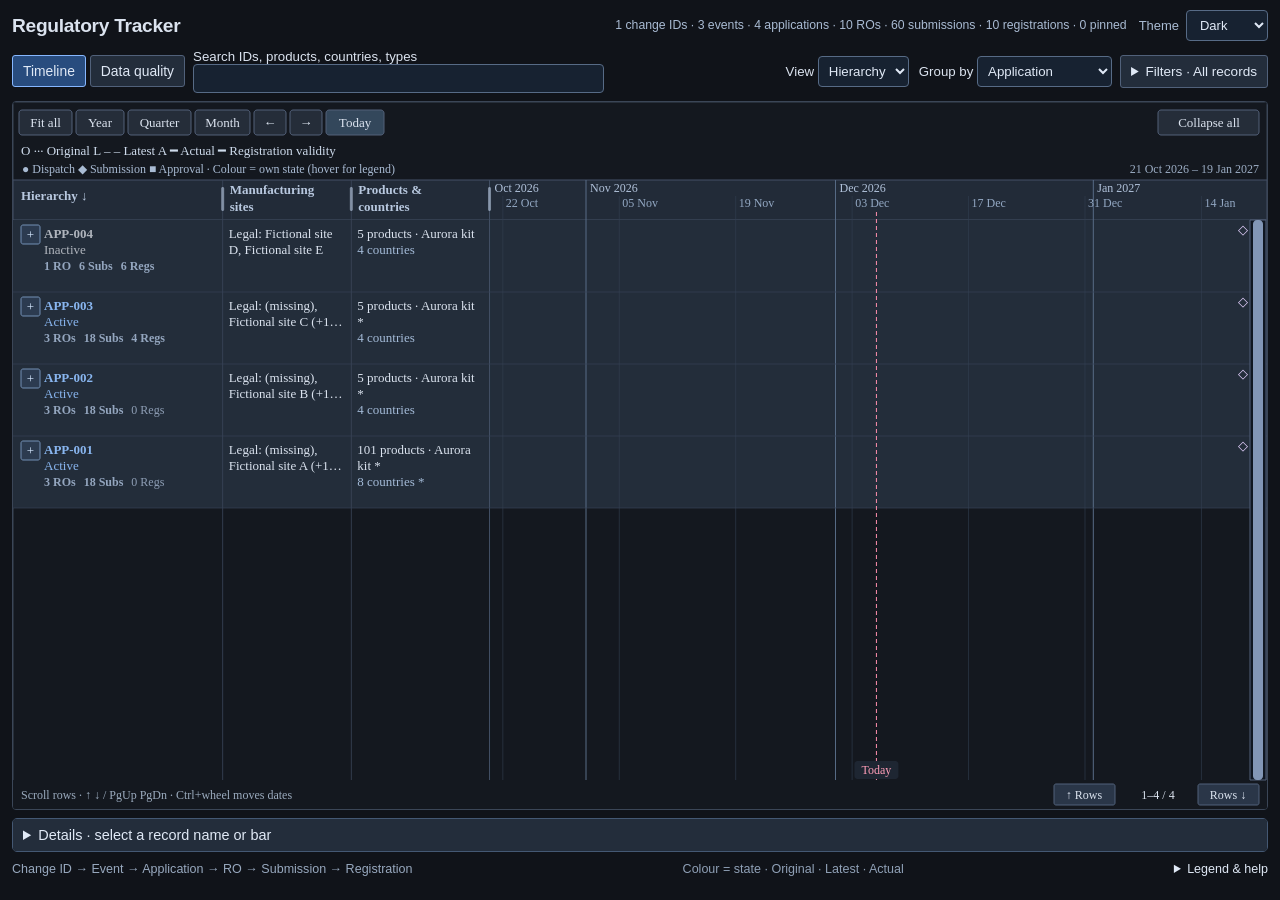
==== commit 120f57b7: "Organize visual sources into folders and simplify repository README Keep the visual download table f" ====
--- a/index.html
+++ b/index.html
@@ -1,12 +1,5 @@
 <!doctype html>
-<html lang="en"><head><meta charset="utf-8"><meta name="viewport" content="width=device-width,initial-scale=1"><title>Regulatory Tracker · 1.17.0</title><link rel="stylesheet" href="style.css?v=1.17.0"></head>
-<body><main id="tracker-main"><header><h1>Regulatory Tracker</h1><span id="filter-status" role="status">Loading…</span><div class="header-tools"><label class="theme-control" for="theme-select">Theme <select id="theme-select" aria-label="Theme"><option value="dark" selected>Dark</option><option value="light">Light</option></select></label></div></header>
-<div id="tracker-toolbar"><nav class="view-tabs" aria-label="Tracker views"><button id="timeline-tab" aria-pressed="true">Timeline</button><button id="quality-tab" aria-pressed="false">Data quality</button></nav><section id="bindings" aria-label="Search and view controls"></section>
-<details id="filter-drawer"><summary id="filters-toggle">Filters · <span id="active-filter-summary">All records</span></summary><div class="filter-drawer-content"><section id="filters" class="filters" aria-label="Tracker filters"><label class="dispatch-filter" for="dispatch-required">Dispatch required <select id="dispatch-required" aria-label="Dispatch required"></select></label><details id="submission-date-filter" class="date-filter"><summary id="submission-date-summary">Submission date · All dates</summary><div class="panel"><label for="submission-period">Submission period</label><select id="submission-period"><option value="all">All dates</option></select><div id="submission-custom" hidden><label for="submission-from">From (inclusive)</label><input id="submission-from" type="date" max="2100-12-31"><label for="submission-to">To (inclusive)</label><input id="submission-to" type="date" max="2100-12-31"></div><p id="submission-date-error" role="alert" hidden></p><p class="filter-help">Uses actual submission, then latest planned, then original planned. History for approval estimates stays available.</p><button id="clear-submission-period" type="button">Clear date filter</button></div></details><button id="reset-filters">Reset filters</button></section><div id="state-legend" class="legend" role="group" aria-label="Record state filters"></div></div></details></div>
-<section id="quality-view" aria-label="Data quality" hidden></section>
-<div id="timeline-view">
-
-<section class="chart-frame"><div id="chart" tabindex="0" aria-label="Regulatory timeline. Scroll rows with wheel or keys. Plus or minus expands a group; record names and bars open Details."></div></section>
-<details id="selected-details"><summary id="detail-title">Details · select a record name or bar</summary><div class="detail-content"><div class="copy-actions"><button id="copy-id">Copy ID</button><button id="copy-details">Copy details</button><button id="open-record" hidden>Open in platform ↗</button><span id="copy-status" role="status"></span></div><p id="record-link-message" class="muted" hidden></p><div id="detail-body"></div><div id="detail-tools" hidden><label>Search full membership lists <input id="list-search" type="search" placeholder="Product, catalog number, country or manufacturer…"></label><div id="member-lists"></div><div class="pager"><button id="list-prev">Previous</button><span id="list-page"></span><button id="list-next">Next</button></div><p class="muted">Independent membership lists do not imply product–country pairs.</p></div></div></details>
-<footer class="compact-footer"><p class="intro">Change ID → Event → Application → RO → Submission → Registration</p><p>Colour = state · Original · Latest · Actual</p><details class="chart-help"><summary>Legend &amp; help</summary><p class="state-help">Each state field filters independently; selections across fields combine.</p><p id="comparison-help" hidden>Compare like records; ◇ pins rows. Durations use actual dates; waiting time is ongoing.</p><button id="clear-pins" hidden>Clear pins</button><p>Original = dotted · Latest = dashed · Actual = solid.</p><p class="preparation-key">▬ Estimated LM dossier preparation · country standard before planned dispatch.</p><p class="prediction-key">◇ Approval estimate / historical benchmark · band = historical middle 50%.</p><p>▬ Surveyed approval range · Change Impact Assessment Tool — SharePoint.</p><p>Scroll rows; drag the timeline background to pan, or Ctrl+wheel for fine movement; Shift+wheel gently zooms at the pointer. Registration dates are excluded from Fit all and processing times. Bars continuing outside the visible window have arrowheads.</p><p>All examples are fictional. <a href="https://github.com/DangerMitch2000/regulatory-reporting-and-submission-tracker/releases/tag/v1.17.0">Version 1.17.0 download and setup</a></p></details></footer>
-</div></main><div id="tooltip" role="tooltip" hidden></div><script src="vega.js"></script><script src="predictions.js?v=1.17.0"></script><script src="submission-period.js?v=1.17.0"></script><script src="dispatch-required.js?v=1.17.0"></script><script src="quality.js?v=1.17.0"></script><script src="quality-ui.js?v=1.17.0"></script><script src="dispatch-details.js?v=1.17.0"></script><script src="preparation.js?v=1.17.0"></script><script src="states.js?v=1.17.0"></script><script src="events.js?v=1.17.0"></script><script src="assessment-responses.js?v=1.17.0"></script><script src="changes.js?v=1.17.0"></script><script src="registrations.js?v=1.17.0"></script><script src="presentation.js?v=1.17.0"></script><script src="app.js?v=1.17.0"></script></body></html>
+<html lang="en"><head><meta charset="utf-8"><meta name="viewport" content="width=device-width,initial-scale=1"><title>Opening visual demo</title><link rel="canonical" href="regulatory-tracker/index.html"></head>
+<body><p>This demo has moved. <a href="regulatory-tracker/index.html">Open the visual</a>.</p>
+<script>const target=new URL("regulatory-tracker/index.html",location.href);target.search=location.search;target.hash=location.hash;location.replace(target.href);</script>
+</body></html>
